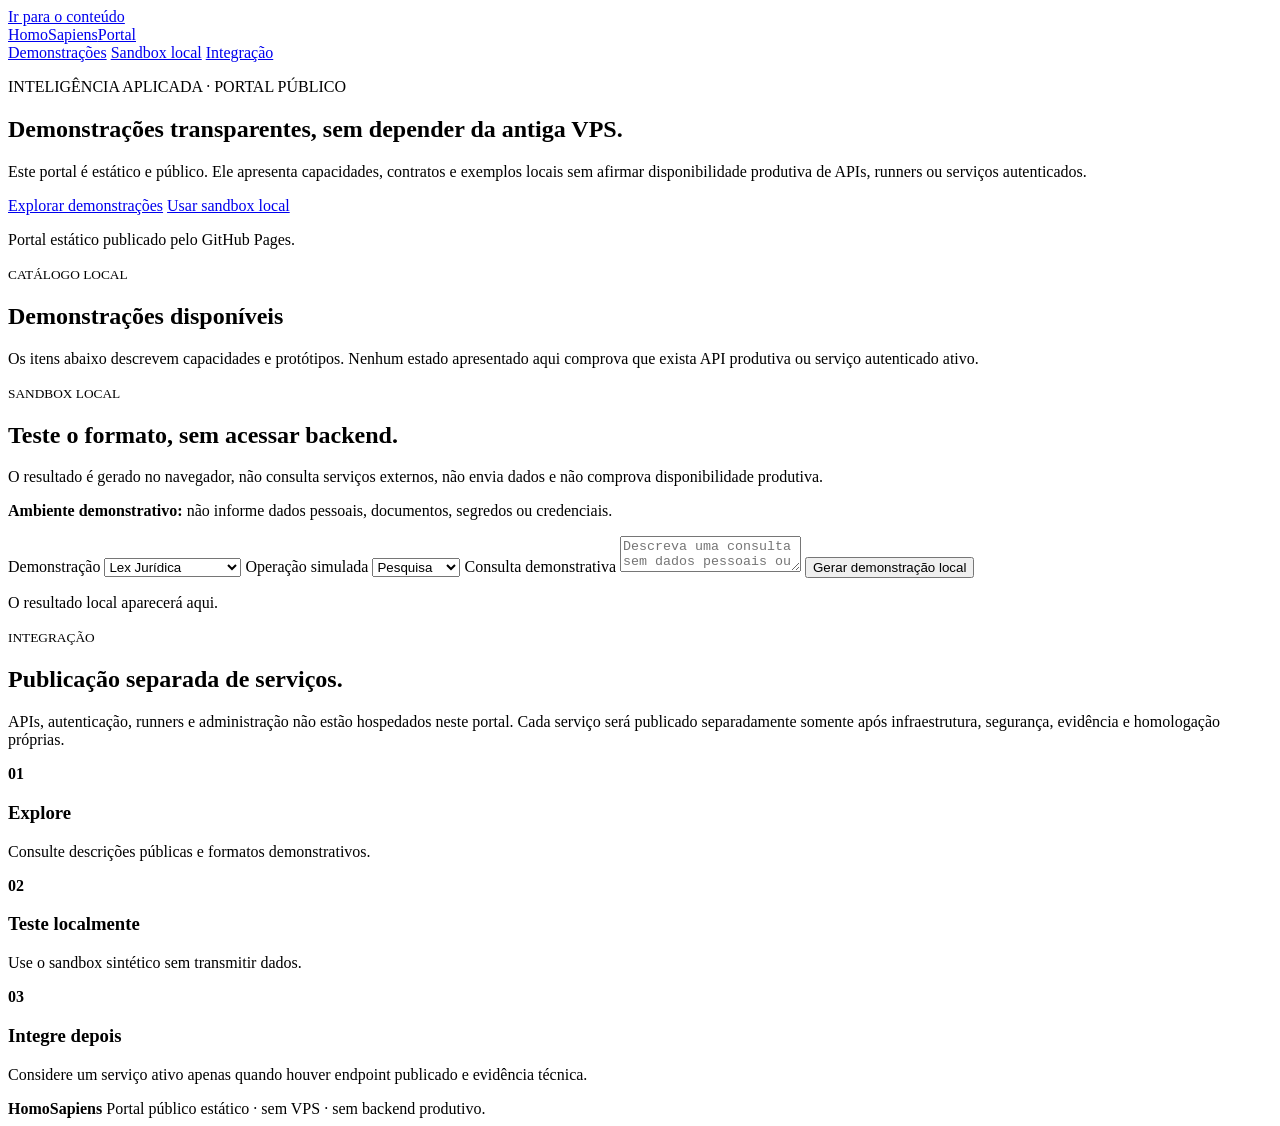
==== site/index.html @ 48cd0b99 "fix(site): tornar portal totalmente estatico e transparente" ====
<!doctype html>
<html lang="pt-BR">
<head>
  <meta charset="utf-8">
  <meta name="viewport" content="width=device-width, initial-scale=1">
  <meta name="description" content="Portal público de demonstrações estáticas da plataforma HomoSapiens.">
  <title>HomoSapiens</title>
  <link rel="stylesheet" href="assets/portal.css">
</head>
<body>
  <a class="skip-link" href="#conteudo">Ir para o conteúdo</a>
  <header class="nav">
    <a class="brand" href="/" aria-label="HomoSapiens, início">HomoSapiens<span>Portal</span></a>
    <nav aria-label="Navegação principal">
      <a href="#demonstracoes">Demonstrações</a>
      <a href="#sandbox">Sandbox local</a>
      <a href="#integracao">Integração</a>
    </nav>
  </header>

  <main id="conteudo">
    <section class="hero">
      <p class="eyebrow">INTELIGÊNCIA APLICADA · PORTAL PÚBLICO</p>
      <h1>Demonstrações transparentes, sem depender da antiga VPS.</h1>
      <p>Este portal é estático e público. Ele apresenta capacidades, contratos e exemplos locais sem afirmar disponibilidade produtiva de APIs, runners ou serviços autenticados.</p>
      <div class="actions">
        <a class="primary" href="#demonstracoes">Explorar demonstrações</a>
        <a class="secondary" href="#sandbox">Usar sandbox local</a>
      </div>
      <p class="status status-preview" id="platform-status" role="status" aria-live="polite">
        <span aria-hidden="true"></span> Portal estático publicado pelo GitHub Pages.
      </p>
    </section>

    <section class="section" id="demonstracoes" aria-labelledby="apis-title">
      <div class="section-head">
        <div>
          <small>CATÁLOGO LOCAL</small>
          <h2 id="apis-title">Demonstrações disponíveis</h2>
        </div>
        <p>Os itens abaixo descrevem capacidades e protótipos. Nenhum estado apresentado aqui comprova que exista API produtiva ou serviço autenticado ativo.</p>
      </div>
      <div id="api-grid" class="grid" aria-live="polite"></div>
    </section>

    <section class="section sandbox" id="sandbox" aria-labelledby="sandbox-title">
      <div class="sandbox-copy">
        <small>SANDBOX LOCAL</small>
        <h2 id="sandbox-title">Teste o formato, sem acessar backend.</h2>
        <p>O resultado é gerado no navegador, não consulta serviços externos, não envia dados e não comprova disponibilidade produtiva.</p>
        <p class="notice"><strong>Ambiente demonstrativo:</strong> não informe dados pessoais, documentos, segredos ou credenciais.</p>
      </div>
      <form class="console" id="sandbox-form">
        <label for="sandbox-product">Demonstração
          <select id="sandbox-product" required>
            <option value="lex-juridica">Lex Jurídica</option>
            <option value="lex-search-core">Lex Search Core</option>
            <option value="datajud-connector">DataJud Connector</option>
          </select>
        </label>
        <label for="sandbox-operation">Operação simulada
          <select id="sandbox-operation" required>
            <option value="search">Pesquisa</option>
            <option value="health">Saúde</option>
            <option value="metadata">Metadados</option>
          </select>
        </label>
        <label for="sandbox-query">Consulta demonstrativa
          <textarea id="sandbox-query" maxlength="2000" placeholder="Descreva uma consulta sem dados pessoais ou sigilosos"></textarea>
        </label>
        <button class="primary" id="sandbox-submit" type="submit">Gerar demonstração local</button>
        <div class="result-panel" id="sandbox-result" aria-live="polite">
          <p class="muted">O resultado local aparecerá aqui.</p>
        </div>
      </form>
    </section>

    <section class="section" id="integracao" aria-labelledby="integracao-title">
      <div class="section-head">
        <div>
          <small>INTEGRAÇÃO</small>
          <h2 id="integracao-title">Publicação separada de serviços.</h2>
        </div>
        <p>APIs, autenticação, runners e administração não estão hospedados neste portal. Cada serviço será publicado separadamente somente após infraestrutura, segurança, evidência e homologação próprias.</p>
      </div>
      <div class="steps">
        <article><b>01</b><h3>Explore</h3><p>Consulte descrições públicas e formatos demonstrativos.</p></article>
        <article><b>02</b><h3>Teste localmente</h3><p>Use o sandbox sintético sem transmitir dados.</p></article>
        <article><b>03</b><h3>Integre depois</h3><p>Considere um serviço ativo apenas quando houver endpoint publicado e evidência técnica.</p></article>
      </div>
    </section>
  </main>

  <footer>
    <strong>HomoSapiens</strong>
    <span>Portal público estático · sem VPS · sem backend produtivo.</span>
  </footer>
  <script src="assets/portal.js" defer></script>
</body>
</html>
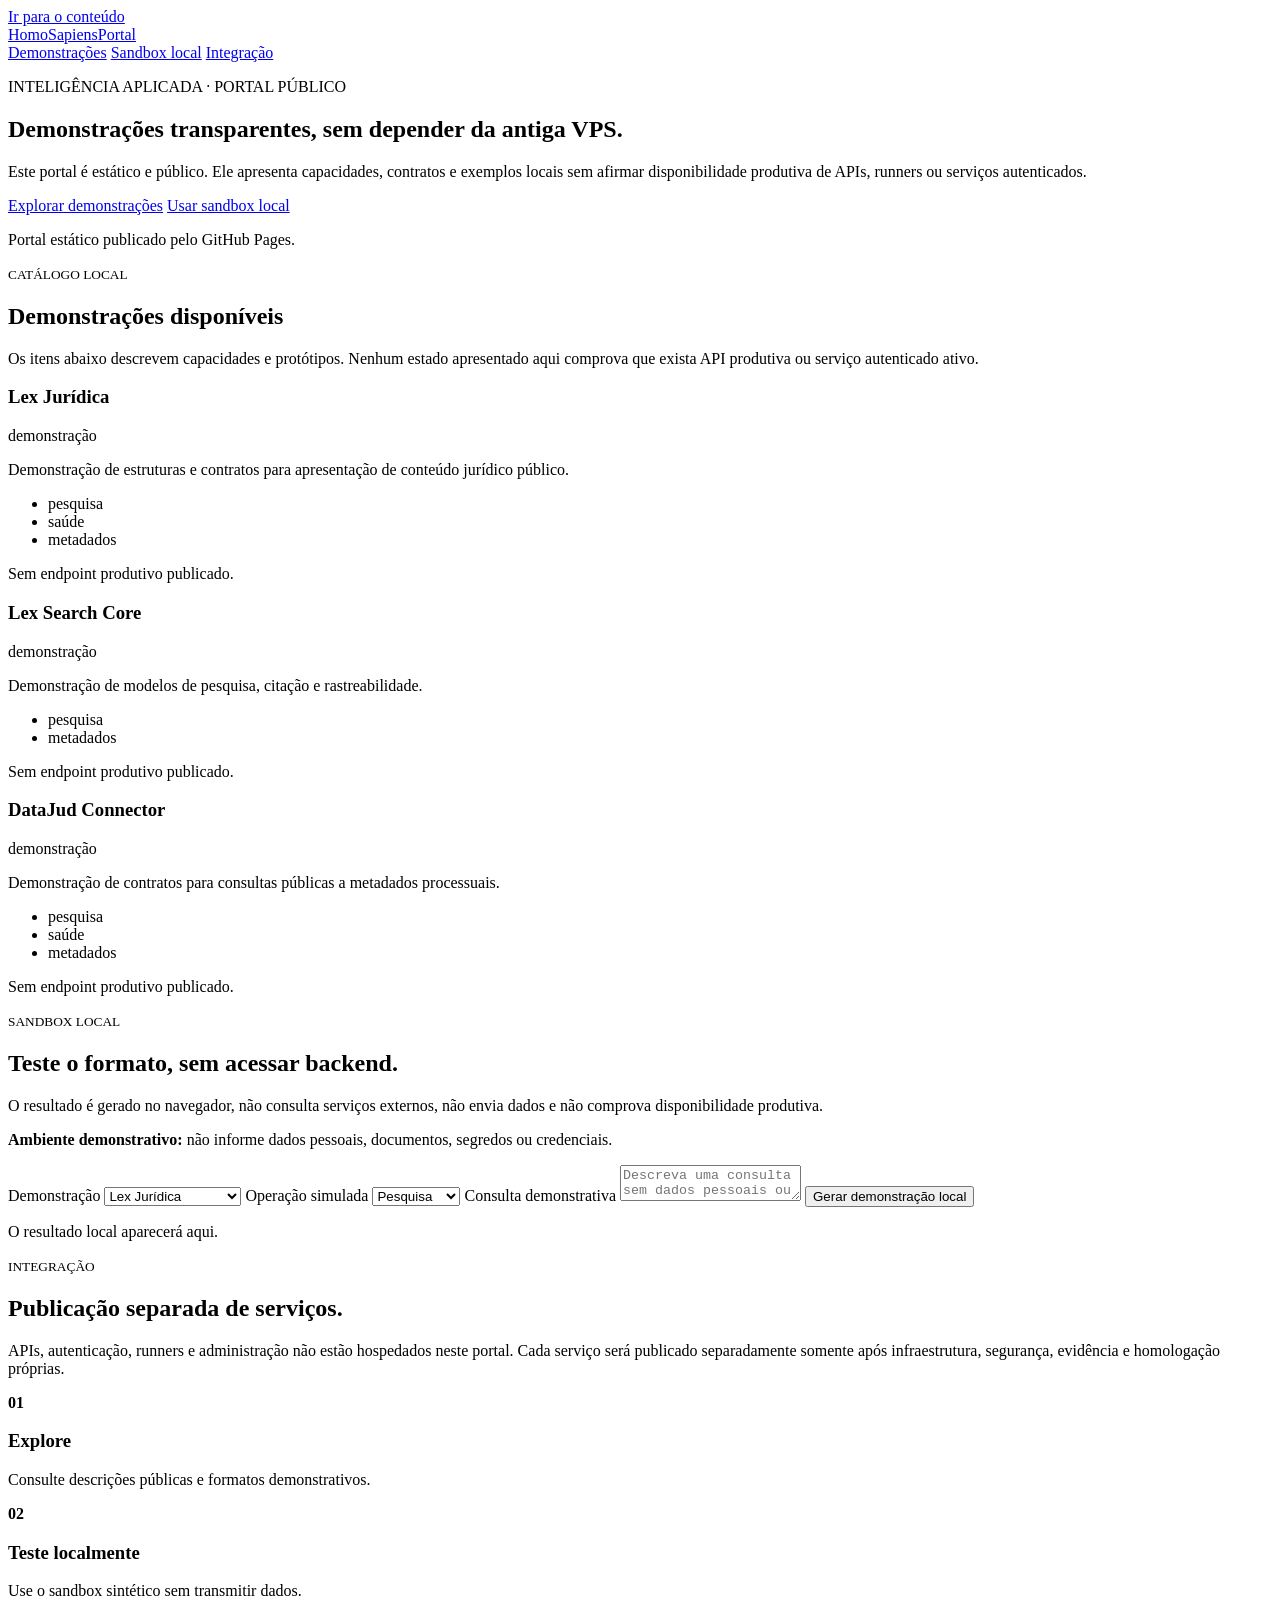
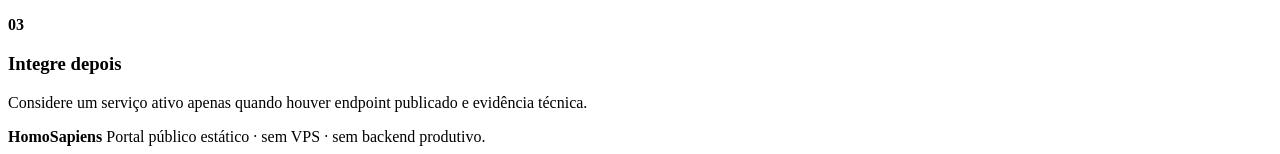
==== commit e70f7768: "security(site): adicionar CSP e política de referência" ====
--- a/site/index.html
+++ b/site/index.html
@@ -4,6 +4,8 @@
   <meta charset="utf-8">
   <meta name="viewport" content="width=device-width, initial-scale=1">
   <meta name="description" content="Portal público de demonstrações estáticas da plataforma HomoSapiens.">
+  <meta name="referrer" content="no-referrer">
+  <meta http-equiv="Content-Security-Policy" content="default-src 'self'; script-src 'self'; style-src 'self'; img-src 'self' data:; object-src 'none'; base-uri 'self'; form-action 'self'; frame-ancestors 'none'; upgrade-insecure-requests">
   <title>HomoSapiens</title>
   <link rel="stylesheet" href="assets/portal.css">
 </head>
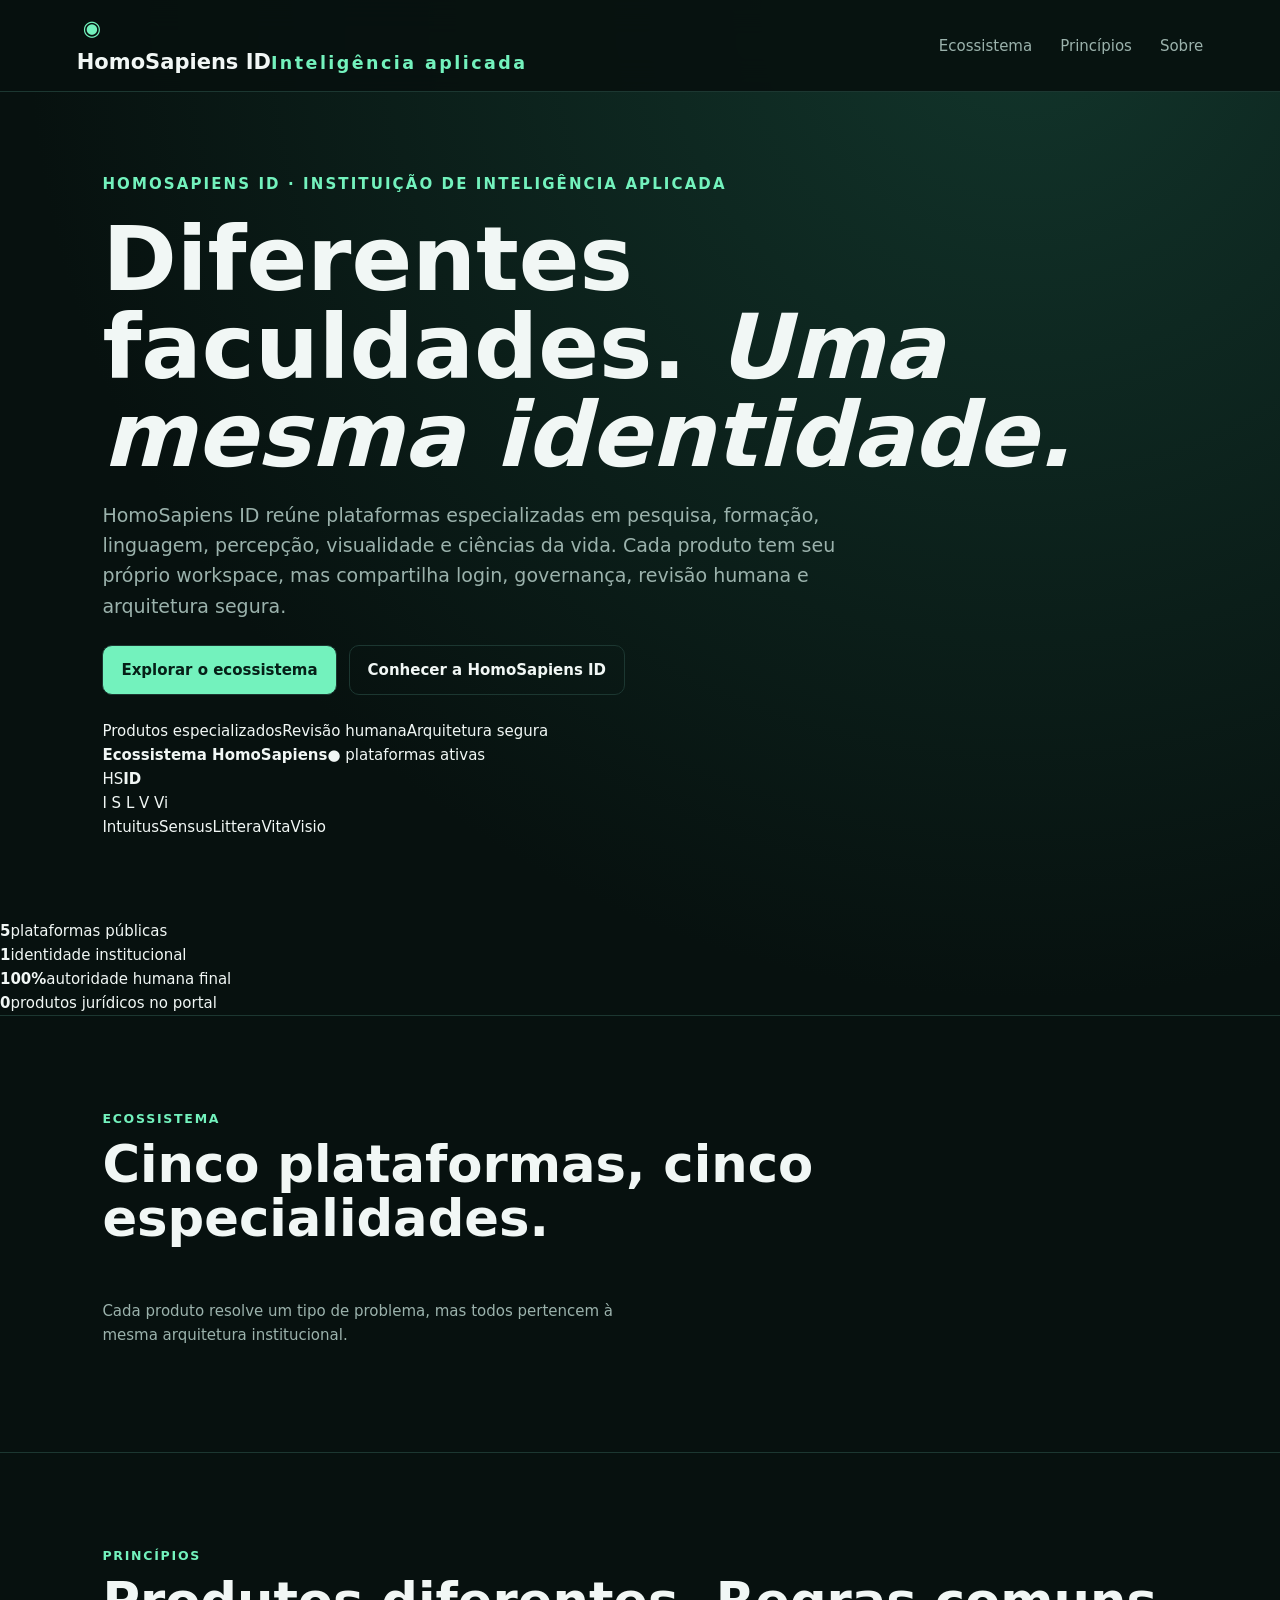
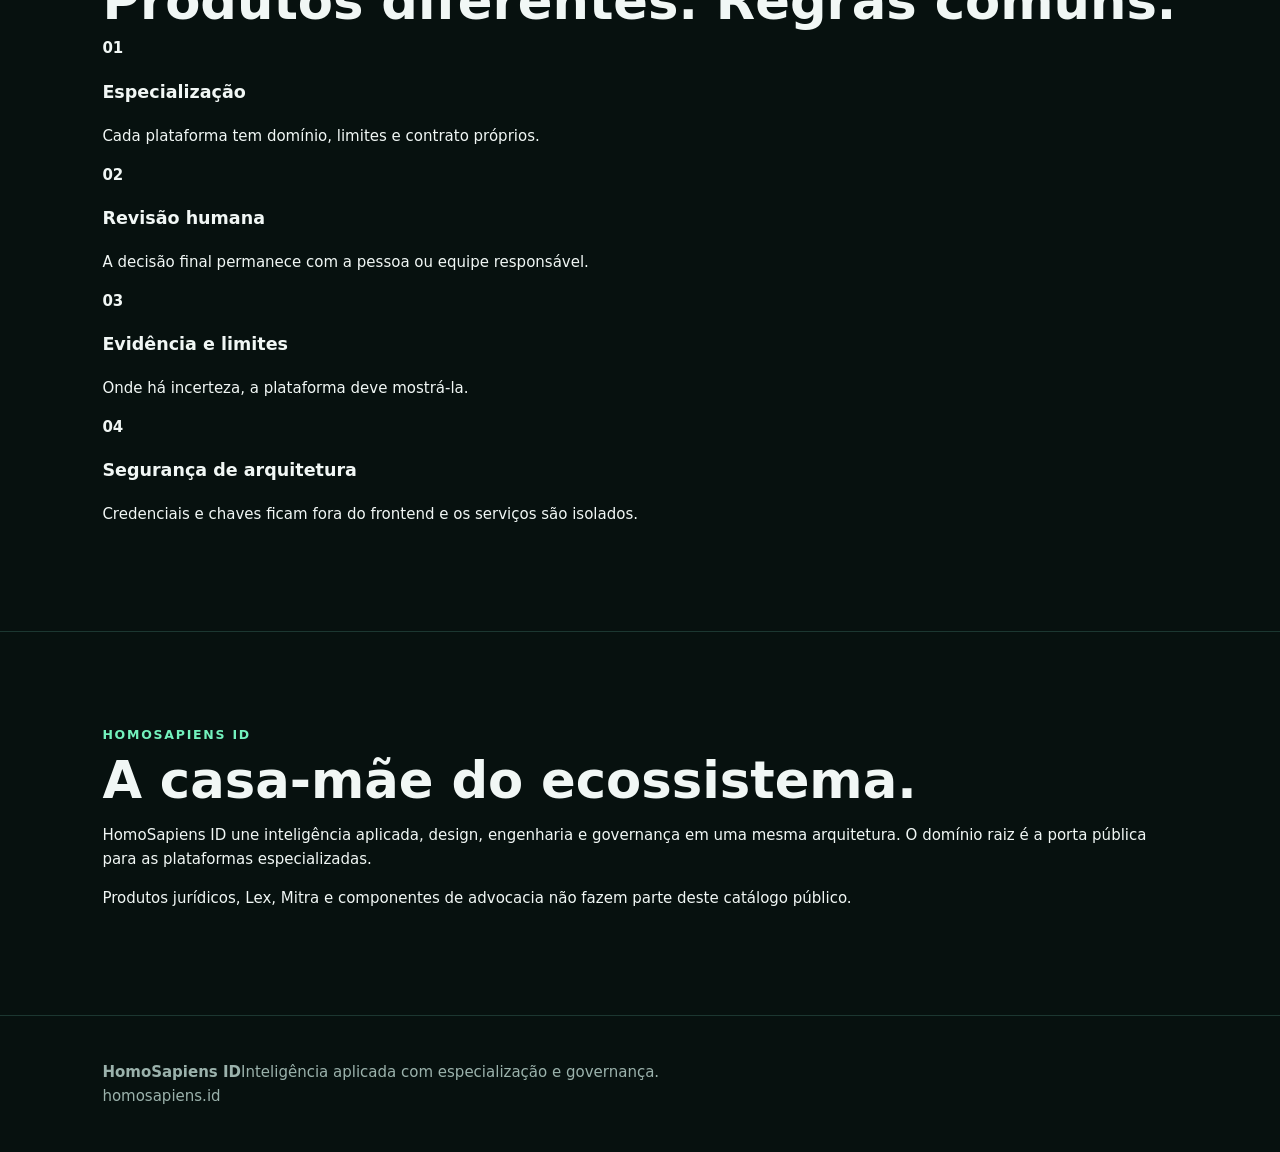
==== commit b96426c6: "feat: make homosapiens.id the public ecosystem hub" ====
--- a/site/index.html
+++ b/site/index.html
@@ -1,102 +1,105 @@
 <!doctype html>
 <html lang="pt-BR">
 <head>
-  <meta charset="utf-8">
-  <meta name="viewport" content="width=device-width, initial-scale=1">
-  <meta name="description" content="Portal público de demonstrações estáticas da plataforma HomoSapiens.">
-  <meta name="referrer" content="no-referrer">
-  <meta http-equiv="Content-Security-Policy" content="default-src 'self'; script-src 'self'; style-src 'self'; img-src 'self' data:; object-src 'none'; base-uri 'self'; form-action 'self'; frame-ancestors 'none'; upgrade-insecure-requests">
-  <title>HomoSapiens</title>
-  <link rel="stylesheet" href="assets/portal.css">
+<meta charset="utf-8">
+<meta name="viewport" content="width=device-width,initial-scale=1">
+<meta name="description" content="HomoSapiens ID — ecossistema público de plataformas especializadas em inteligência aplicada.">
+<meta http-equiv="Content-Security-Policy" content="default-src 'self'; script-src 'self'; style-src 'self'; img-src 'self' data:; object-src 'none'; base-uri 'self'; frame-ancestors 'none'; upgrade-insecure-requests">
+<title>HomoSapiens ID</title>
+<link rel="stylesheet" href="assets/portal.css">
 </head>
 <body>
-  <a class="skip-link" href="#conteudo">Ir para o conteúdo</a>
-  <header class="nav">
-    <a class="brand" href="/" aria-label="HomoSapiens, início">HomoSapiens<span>Portal</span></a>
+<a class="skip-link" href="#conteudo">Ir para o conteúdo</a>
+
+<header class="topbar">
+  <div class="wrap nav">
+    <a class="brand" href="/" aria-label="HomoSapiens ID, início">
+      <span class="mark">◉</span>
+      <div><b>HomoSapiens ID</b><small>Inteligência aplicada</small></div>
+    </a>
     <nav aria-label="Navegação principal">
-      <a href="#demonstracoes">Demonstrações</a>
-      <a href="#sandbox">Sandbox local</a>
-      <a href="#integracao">Integração</a>
+      <a href="#ecossistema">Ecossistema</a>
+      <a href="#principios">Princípios</a>
+      <a href="#sobre">Sobre</a>
     </nav>
-  </header>
+  </div>
+</header>
 
-  <main id="conteudo">
-    <section class="hero">
-      <p class="eyebrow">INTELIGÊNCIA APLICADA · PORTAL PÚBLICO</p>
-      <h1>Demonstrações transparentes, sem depender da antiga VPS.</h1>
-      <p>Este portal é estático e público. Ele apresenta capacidades, contratos e exemplos locais sem afirmar disponibilidade produtiva de APIs, runners ou serviços autenticados.</p>
-      <div class="actions">
-        <a class="primary" href="#demonstracoes">Explorar demonstrações</a>
-        <a class="secondary" href="#sandbox">Usar sandbox local</a>
-      </div>
-      <p class="status status-preview" id="platform-status" role="status" aria-live="polite">
-        <span aria-hidden="true"></span> Portal estático publicado pelo GitHub Pages.
-      </p>
-    </section>
+<main id="conteudo">
+<section class="hero wrap">
+  <div class="hero-copy">
+    <span class="eyebrow">HOMOSAPIENS ID · INSTITUIÇÃO DE INTELIGÊNCIA APLICADA</span>
+    <h1>Diferentes faculdades. <em>Uma mesma identidade.</em></h1>
+    <p>HomoSapiens ID reúne plataformas especializadas em pesquisa, formação, linguagem, percepção, visualidade e ciências da vida. Cada produto tem seu próprio workspace, mas compartilha login, governança, revisão humana e arquitetura segura.</p>
+    <div class="actions">
+      <a class="primary" href="#ecossistema">Explorar o ecossistema</a>
+      <a class="secondary" href="#sobre">Conhecer a HomoSapiens ID</a>
+    </div>
+    <div class="trust">
+      <span>Produtos especializados</span><span>Revisão humana</span><span>Arquitetura segura</span>
+    </div>
+  </div>
 
-    <section class="section" id="demonstracoes" aria-labelledby="apis-title">
-      <div class="section-head">
-        <div>
-          <small>CATÁLOGO LOCAL</small>
-          <h2 id="apis-title">Demonstrações disponíveis</h2>
-        </div>
-        <p>Os itens abaixo descrevem capacidades e protótipos. Nenhum estado apresentado aqui comprova que exista API produtiva ou serviço autenticado ativo.</p>
-      </div>
-      <div id="api-grid" class="grid" aria-live="polite"></div>
-    </section>
+  <div class="hero-panel" aria-hidden="true">
+    <div class="panel-top"><b>Ecossistema HomoSapiens</b><span>● plataformas ativas</span></div>
+    <div class="orbit">
+      <div class="core"><span>HS</span><b>ID</b></div>
+      <span class="node n1">I</span>
+      <span class="node n2">S</span>
+      <span class="node n3">L</span>
+      <span class="node n4">V</span>
+      <span class="node n5">Vi</span>
+    </div>
+    <div class="panel-foot"><span>Intuitus</span><span>Sensus</span><span>Littera</span><span>Vita</span><span>Visio</span></div>
+  </div>
+</section>
 
-    <section class="section sandbox" id="sandbox" aria-labelledby="sandbox-title">
-      <div class="sandbox-copy">
-        <small>SANDBOX LOCAL</small>
-        <h2 id="sandbox-title">Teste o formato, sem acessar backend.</h2>
-        <p>O resultado é gerado no navegador, não consulta serviços externos, não envia dados e não comprova disponibilidade produtiva.</p>
-        <p class="notice"><strong>Ambiente demonstrativo:</strong> não informe dados pessoais, documentos, segredos ou credenciais.</p>
-      </div>
-      <form class="console" id="sandbox-form">
-        <label for="sandbox-product">Demonstração
-          <select id="sandbox-product" required>
-            <option value="lex-juridica">Lex Jurídica</option>
-            <option value="lex-search-core">Lex Search Core</option>
-            <option value="datajud-connector">DataJud Connector</option>
-          </select>
-        </label>
-        <label for="sandbox-operation">Operação simulada
-          <select id="sandbox-operation" required>
-            <option value="search">Pesquisa</option>
-            <option value="health">Saúde</option>
-            <option value="metadata">Metadados</option>
-          </select>
-        </label>
-        <label for="sandbox-query">Consulta demonstrativa
-          <textarea id="sandbox-query" maxlength="2000" placeholder="Descreva uma consulta sem dados pessoais ou sigilosos"></textarea>
-        </label>
-        <button class="primary" id="sandbox-submit" type="submit">Gerar demonstração local</button>
-        <div class="result-panel" id="sandbox-result" aria-live="polite">
-          <p class="muted">O resultado local aparecerá aqui.</p>
-        </div>
-      </form>
-    </section>
+<section class="strip">
+  <div class="wrap stats">
+    <div><b>5</b><span>plataformas públicas</span></div>
+    <div><b>1</b><span>identidade institucional</span></div>
+    <div><b>100%</b><span>autoridade humana final</span></div>
+    <div><b>0</b><span>produtos jurídicos no portal</span></div>
+  </div>
+</section>
 
-    <section class="section" id="integracao" aria-labelledby="integracao-title">
-      <div class="section-head">
-        <div>
-          <small>INTEGRAÇÃO</small>
-          <h2 id="integracao-title">Publicação separada de serviços.</h2>
-        </div>
-        <p>APIs, autenticação, runners e administração não estão hospedados neste portal. Cada serviço será publicado separadamente somente após infraestrutura, segurança, evidência e homologação próprias.</p>
-      </div>
-      <div class="steps">
-        <article><b>01</b><h3>Explore</h3><p>Consulte descrições públicas e formatos demonstrativos.</p></article>
-        <article><b>02</b><h3>Teste localmente</h3><p>Use o sandbox sintético sem transmitir dados.</p></article>
-        <article><b>03</b><h3>Integre depois</h3><p>Considere um serviço ativo apenas quando houver endpoint publicado e evidência técnica.</p></article>
-      </div>
-    </section>
-  </main>
+<section class="section wrap" id="ecossistema">
+  <div class="section-head">
+    <div><small>ECOSSISTEMA</small><h2>Cinco plataformas, cinco especialidades.</h2></div>
+    <p>Cada produto resolve um tipo de problema, mas todos pertencem à mesma arquitetura institucional.</p>
+  </div>
+  <div id="product-grid" class="product-grid" aria-live="polite"></div>
+</section>
 
-  <footer>
-    <strong>HomoSapiens</strong>
-    <span>Portal público estático · sem VPS · sem backend produtivo.</span>
-  </footer>
-  <script src="assets/portal.js" defer></script>
+<section class="section alt" id="principios">
+  <div class="wrap principles">
+    <div><small>PRINCÍPIOS</small><h2>Produtos diferentes. Regras comuns.</h2></div>
+    <div class="principle-grid">
+      <article><b>01</b><h3>Especialização</h3><p>Cada plataforma tem domínio, limites e contrato próprios.</p></article>
+      <article><b>02</b><h3>Revisão humana</h3><p>A decisão final permanece com a pessoa ou equipe responsável.</p></article>
+      <article><b>03</b><h3>Evidência e limites</h3><p>Onde há incerteza, a plataforma deve mostrá-la.</p></article>
+      <article><b>04</b><h3>Segurança de arquitetura</h3><p>Credenciais e chaves ficam fora do frontend e os serviços são isolados.</p></article>
+    </div>
+  </div>
+</section>
+
+<section class="section wrap" id="sobre">
+  <small>HOMOSAPIENS ID</small>
+  <h2>A casa-mãe do ecossistema.</h2>
+  <div class="about-grid">
+    <p>HomoSapiens ID une inteligência aplicada, design, engenharia e governança em uma mesma arquitetura. O domínio raiz é a porta pública para as plataformas especializadas.</p>
+    <p>Produtos jurídicos, Lex, Mitra e componentes de advocacia não fazem parte deste catálogo público.</p>
+  </div>
+</section>
+</main>
+
+<footer>
+  <div class="wrap footer-inner">
+    <div><b>HomoSapiens ID</b><span>Inteligência aplicada com especialização e governança.</span></div>
+    <span>homosapiens.id</span>
+  </div>
+</footer>
+
+<script src="assets/portal.js" defer></script>
 </body>
-</html>
+</html>
--- a/site/assets/portal.css
+++ b/site/assets/portal.css
@@ -0,0 +1,125 @@
+:root {
+  --bg:#07110f;
+  --panel:#0e1c19;
+  --panel-2:#10231e;
+  --line:#1c3731;
+  --text:#f1f7f5;
+  --muted:#9bb2ac;
+  --accent:#73f2bd;
+  --accent-strong:#45d99a;
+  --accent2:#62b8ff;
+  --warning:#ffd978;
+  --shadow:0 20px 65px rgba(0,0,0,.24);
+}
+* { box-sizing:border-box; }
+html { scroll-behavior:smooth; }
+body {
+  margin:0;
+  background:radial-gradient(circle at 80% 0,#12352b 0,transparent 34%),var(--bg);
+  color:var(--text);
+  font:15px/1.6 system-ui,-apple-system,BlinkMacSystemFont,"Segoe UI",sans-serif;
+}
+button,input,select,textarea { font:inherit; }
+button:focus-visible,a:focus-visible,input:focus-visible,select:focus-visible,textarea:focus-visible {
+  outline:3px solid var(--accent2);
+  outline-offset:3px;
+}
+.skip-link {
+  position:fixed; left:12px; top:-80px; z-index:99;
+  background:var(--accent); color:#062018; padding:10px 14px;
+  border-radius:8px; font-weight:700;
+}
+.skip-link:focus { top:12px; }
+.nav {
+  min-height:72px; display:flex; align-items:center; justify-content:space-between;
+  gap:24px; padding:12px 6vw; border-bottom:1px solid var(--line);
+  position:sticky; top:0; background:#07110fe8; backdrop-filter:blur(16px); z-index:5;
+}
+.brand { font-weight:700; font-size:21px; text-decoration:none; color:var(--text); }
+.brand span { color:var(--accent); margin-left:6px; }
+.nav nav { display:flex; gap:28px; }
+.nav nav a { color:var(--muted); text-decoration:none; }
+.nav nav a:hover { color:var(--text); }
+.hero {
+  min-height:72vh; display:flex; flex-direction:column; justify-content:center;
+  padding:80px 8vw; max-width:1200px;
+}
+.eyebrow,small { color:var(--accent); letter-spacing:.14em; font-weight:700; }
+.hero h1 { font-weight:750; font-size:clamp(48px,7vw,92px); line-height:.98; max-width:1050px; margin:20px 0; }
+.hero p { font-size:19px; color:var(--muted); max-width:740px; }
+.actions { display:flex; gap:12px; align-items:center; flex-wrap:wrap; margin:24px 0; }
+.primary,.secondary {
+  display:inline-flex; justify-content:center; align-items:center; padding:12px 18px;
+  border-radius:10px; text-decoration:none; border:1px solid var(--line);
+  font-weight:700; cursor:pointer;
+}
+.primary { background:var(--accent); color:#062018; }
+.primary:hover { background:var(--accent-strong); }
+.secondary { color:var(--text); background:transparent; }
+.secondary:hover { border-color:var(--muted); }
+.status { color:var(--muted); margin-top:18px; }
+.status span {
+  display:inline-block; width:8px; height:8px; background:var(--warning);
+  border-radius:50%; margin-right:8px;
+}
+.section { padding:90px 8vw; border-top:1px solid var(--line); }
+.section-head { display:flex; justify-content:space-between; align-items:flex-end; gap:30px; flex-wrap:wrap; }
+.section h2 { font-weight:750; font-size:clamp(30px,4vw,52px); margin:8px 0; line-height:1.05; }
+.section-head p,.sandbox-copy p,.muted { color:var(--muted); }
+.section-head p,.sandbox-copy p { max-width:520px; }
+.grid {
+  display:grid; grid-template-columns:repeat(auto-fit,minmax(260px,1fr));
+  gap:16px; margin-top:38px;
+}
+.card {
+  background:linear-gradient(145deg,var(--panel-2),#0b1714);
+  border:1px solid var(--line); padding:26px; border-radius:16px; box-shadow:var(--shadow);
+}
+.card-head { display:flex; justify-content:space-between; gap:12px; align-items:center; }
+.card h3 { font-size:24px; margin:0; }
+.card p { color:var(--muted); }
+.tags { display:flex; gap:6px; flex-wrap:wrap; list-style:none; padding:0; }
+.tags li { border:1px solid var(--line); border-radius:999px; padding:4px 9px; color:var(--accent); font-size:12px; font-weight:700; }
+.sandbox { display:grid; grid-template-columns:1fr 1.2fr; gap:70px; }
+.console {
+  background:#091411; border:1px solid var(--line); padding:28px;
+  border-radius:16px; box-shadow:var(--shadow);
+}
+.console label { display:block; margin:0 0 16px; color:var(--muted); }
+input,select,textarea {
+  width:100%; margin-top:6px; background:#0f211d; color:var(--text);
+  border:1px solid var(--line); border-radius:9px; padding:12px;
+}
+textarea { min-height:110px; resize:vertical; }
+.notice {
+  border:1px solid #665a2a; background:#2a2511; color:#f4e6b4;
+  border-radius:12px; padding:14px 16px;
+}
+.result-panel {
+  margin-top:18px; background:#050b09; border:1px solid var(--line);
+  border-radius:10px; padding:16px; min-height:130px;
+}
+pre { white-space:pre-wrap; overflow-wrap:anywhere; }
+.steps { display:grid; grid-template-columns:repeat(3,1fr); gap:18px; margin-top:34px; }
+.steps article { padding:24px; border-top:1px solid var(--line); }
+.steps b { color:var(--accent2); }
+.steps p { color:var(--muted); }
+footer {
+  padding:44px 8vw; border-top:1px solid var(--line); display:flex;
+  justify-content:space-between; gap:20px; color:var(--muted);
+}
+@media (max-width:900px) {
+  .sandbox { grid-template-columns:1fr; gap:34px; }
+}
+@media (max-width:760px) {
+  .nav nav { display:none; }
+  .section-head { display:block; }
+  .steps { grid-template-columns:1fr; }
+  .hero { padding:60px 6vw; }
+  .section { padding:70px 6vw; }
+  footer { flex-direction:column; }
+}
+@media (prefers-reduced-motion:reduce) {
+  html { scroll-behavior:auto; }
+  *,*::before,*::after { transition:none!important; animation:none!important; }
+}
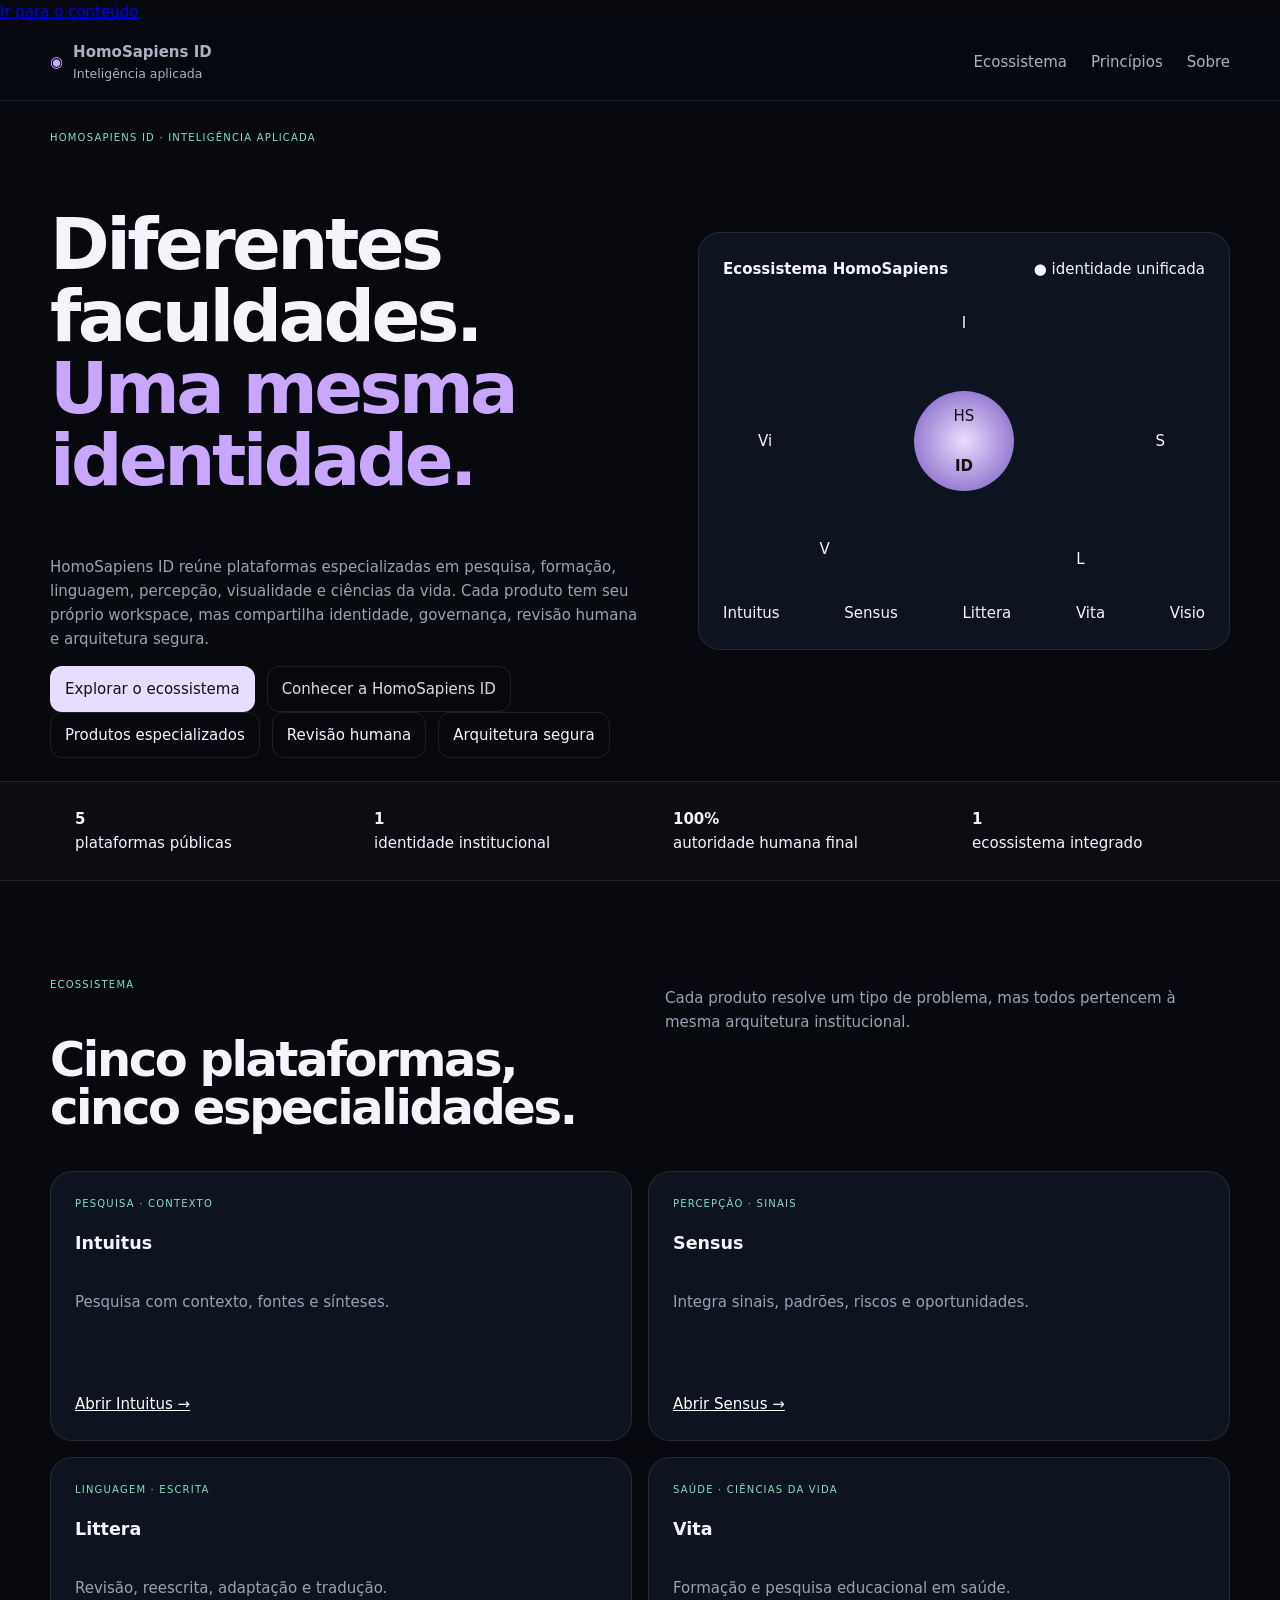
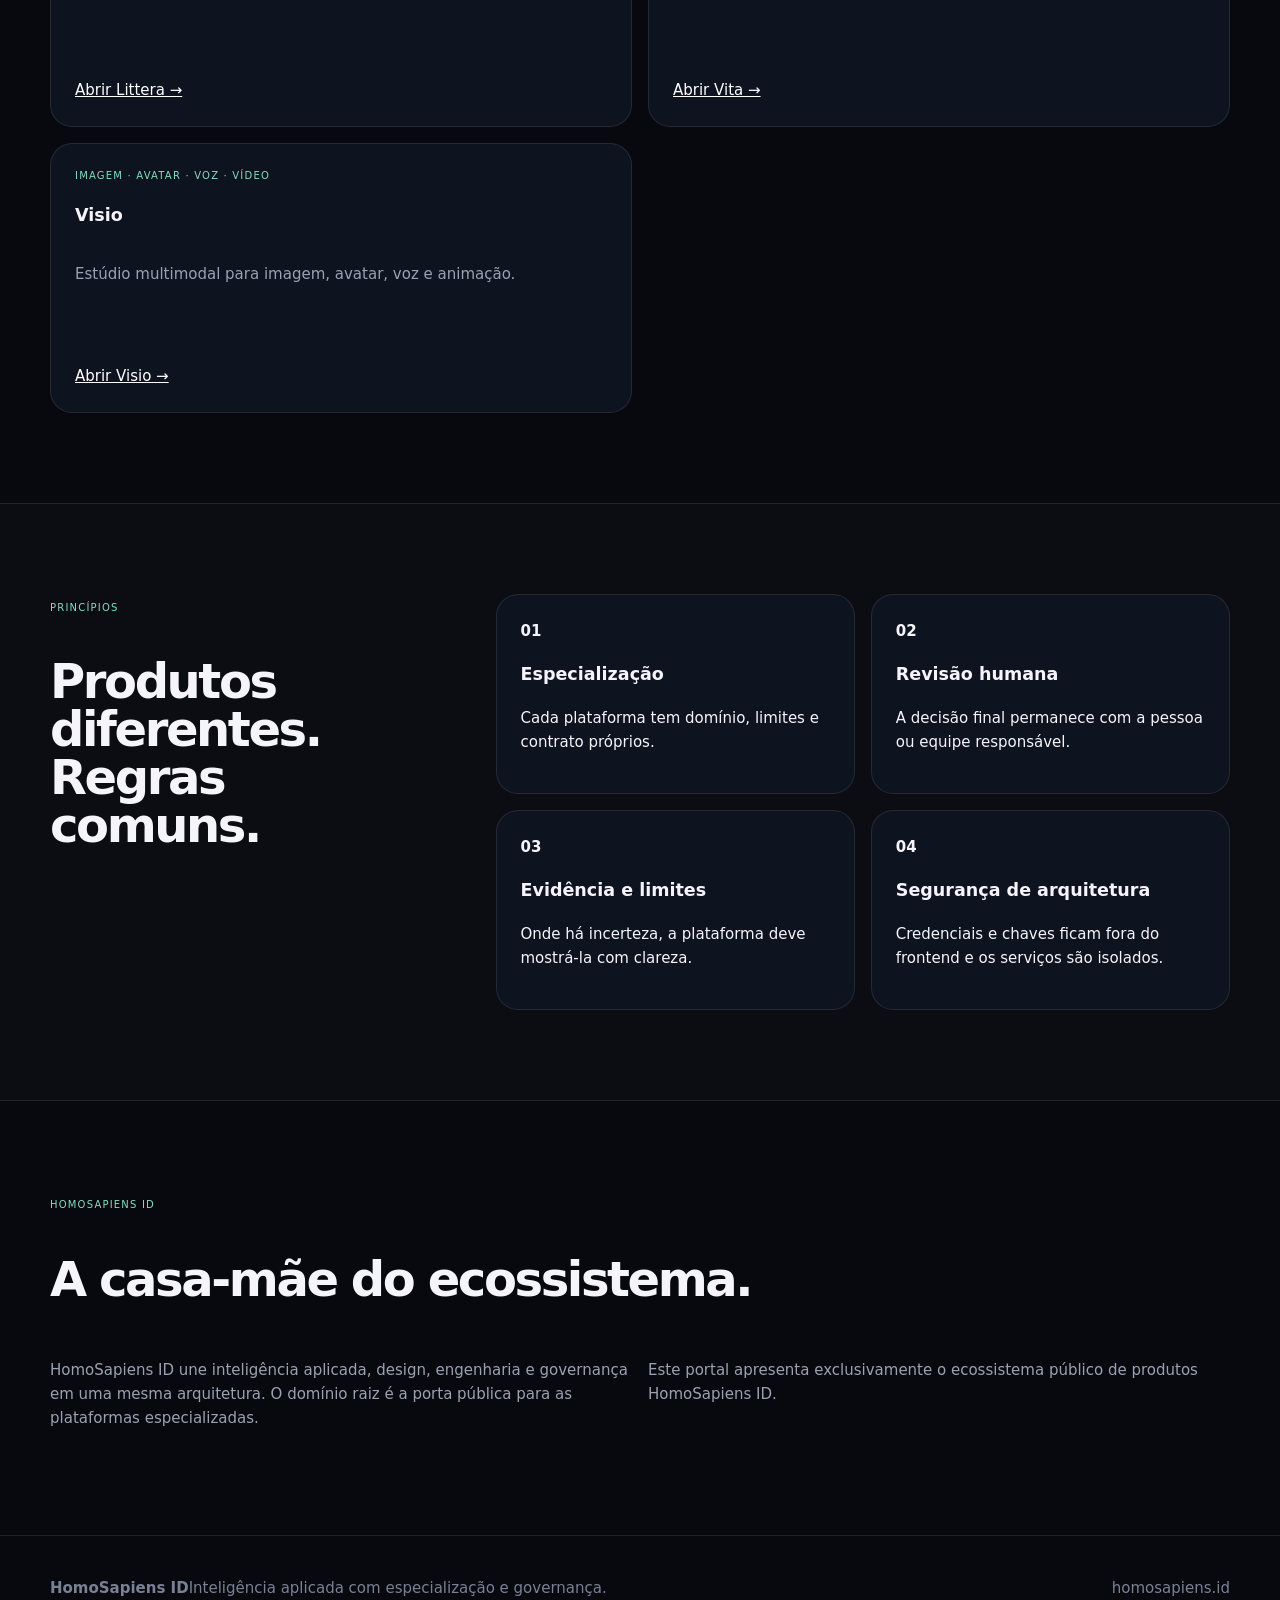
==== commit 866f6066: "fix(pages): satisfy static validation and keep public ecosystem clean" ====
--- a/site/index.html
+++ b/site/index.html
@@ -1,105 +1,108 @@
 <!doctype html>
 <html lang="pt-BR">
 <head>
-<meta charset="utf-8">
-<meta name="viewport" content="width=device-width,initial-scale=1">
-<meta name="description" content="HomoSapiens ID — ecossistema público de plataformas especializadas em inteligência aplicada.">
-<meta http-equiv="Content-Security-Policy" content="default-src 'self'; script-src 'self'; style-src 'self'; img-src 'self' data:; object-src 'none'; base-uri 'self'; frame-ancestors 'none'; upgrade-insecure-requests">
-<title>HomoSapiens ID</title>
-<link rel="stylesheet" href="assets/portal.css">
+  <meta charset="utf-8">
+  <meta name="viewport" content="width=device-width,initial-scale=1">
+  <meta name="description" content="HomoSapiens ID — ecossistema público de plataformas especializadas em inteligência aplicada.">
+  <meta name="referrer" content="no-referrer">
+  <meta http-equiv="Content-Security-Policy" content="default-src 'self'; script-src 'self'; style-src 'self'; img-src 'self' data:; object-src 'none'; base-uri 'self'; frame-ancestors 'none'; upgrade-insecure-requests">
+  <title>HomoSapiens ID</title>
+  <link rel="stylesheet" href="assets/portal.css">
 </head>
 <body>
-<a class="skip-link" href="#conteudo">Ir para o conteúdo</a>
+  <a class="skip-link" href="#conteudo">Ir para o conteúdo</a>
 
-<header class="topbar">
-  <div class="wrap nav">
-    <a class="brand" href="/" aria-label="HomoSapiens ID, início">
-      <span class="mark">◉</span>
-      <div><b>HomoSapiens ID</b><small>Inteligência aplicada</small></div>
-    </a>
-    <nav aria-label="Navegação principal">
-      <a href="#ecossistema">Ecossistema</a>
-      <a href="#principios">Princípios</a>
-      <a href="#sobre">Sobre</a>
-    </nav>
-  </div>
-</header>
+  <header class="topbar">
+    <div class="wrap nav">
+      <a class="brand" href="/" aria-label="HomoSapiens ID, início">
+        <span class="mark">◉</span>
+        <div><b>HomoSapiens ID</b><small>Inteligência aplicada</small></div>
+      </a>
+      <nav aria-label="Navegação principal">
+        <a href="#ecossistema">Ecossistema</a>
+        <a href="#principios">Princípios</a>
+        <a href="#sobre">Sobre</a>
+      </nav>
+    </div>
+  </header>
 
-<main id="conteudo">
-<section class="hero wrap">
-  <div class="hero-copy">
-    <span class="eyebrow">HOMOSAPIENS ID · INSTITUIÇÃO DE INTELIGÊNCIA APLICADA</span>
-    <h1>Diferentes faculdades. <em>Uma mesma identidade.</em></h1>
-    <p>HomoSapiens ID reúne plataformas especializadas em pesquisa, formação, linguagem, percepção, visualidade e ciências da vida. Cada produto tem seu próprio workspace, mas compartilha login, governança, revisão humana e arquitetura segura.</p>
-    <div class="actions">
-      <a class="primary" href="#ecossistema">Explorar o ecossistema</a>
-      <a class="secondary" href="#sobre">Conhecer a HomoSapiens ID</a>
+  <main id="conteudo">
+    <section class="hero wrap">
+      <div class="hero-copy">
+        <span class="eyebrow">HOMOSAPIENS ID · INTELIGÊNCIA APLICADA</span>
+        <h1>Diferentes faculdades. <em>Uma mesma identidade.</em></h1>
+        <p>HomoSapiens ID reúne plataformas especializadas em pesquisa, formação, linguagem, percepção, visualidade e ciências da vida. Cada produto tem seu próprio workspace, mas compartilha identidade, governança, revisão humana e arquitetura segura.</p>
+        <div class="actions">
+          <a class="primary" href="#ecossistema">Explorar o ecossistema</a>
+          <a class="secondary" href="#sobre">Conhecer a HomoSapiens ID</a>
+        </div>
+        <div class="trust">
+          <span>Produtos especializados</span>
+          <span>Revisão humana</span>
+          <span>Arquitetura segura</span>
+        </div>
+      </div>
+
+      <div class="hero-panel" aria-hidden="true">
+        <div class="panel-top"><b>Ecossistema HomoSapiens</b><span>● identidade unificada</span></div>
+        <div class="orbit">
+          <div class="core"><span>HS</span><b>ID</b></div>
+          <span class="node n1">I</span>
+          <span class="node n2">S</span>
+          <span class="node n3">L</span>
+          <span class="node n4">V</span>
+          <span class="node n5">Vi</span>
+        </div>
+        <div class="panel-foot"><span>Intuitus</span><span>Sensus</span><span>Littera</span><span>Vita</span><span>Visio</span></div>
+      </div>
+    </section>
+
+    <section class="strip">
+      <div class="wrap stats">
+        <div><b>5</b><span>plataformas públicas</span></div>
+        <div><b>1</b><span>identidade institucional</span></div>
+        <div><b>100%</b><span>autoridade humana final</span></div>
+        <div><b>1</b><span>ecossistema integrado</span></div>
+      </div>
+    </section>
+
+    <section class="section wrap" id="ecossistema">
+      <div class="section-head">
+        <div><small>ECOSSISTEMA</small><h2>Cinco plataformas, cinco especialidades.</h2></div>
+        <p>Cada produto resolve um tipo de problema, mas todos pertencem à mesma arquitetura institucional.</p>
+      </div>
+      <div id="product-grid" class="product-grid" aria-live="polite"></div>
+    </section>
+
+    <section class="section alt" id="principios">
+      <div class="wrap principles">
+        <div><small>PRINCÍPIOS</small><h2>Produtos diferentes. Regras comuns.</h2></div>
+        <div class="principle-grid">
+          <article><b>01</b><h3>Especialização</h3><p>Cada plataforma tem domínio, limites e contrato próprios.</p></article>
+          <article><b>02</b><h3>Revisão humana</h3><p>A decisão final permanece com a pessoa ou equipe responsável.</p></article>
+          <article><b>03</b><h3>Evidência e limites</h3><p>Onde há incerteza, a plataforma deve mostrá-la com clareza.</p></article>
+          <article><b>04</b><h3>Segurança de arquitetura</h3><p>Credenciais e chaves ficam fora do frontend e os serviços são isolados.</p></article>
+        </div>
+      </div>
+    </section>
+
+    <section class="section wrap" id="sobre">
+      <small>HOMOSAPIENS ID</small>
+      <h2>A casa-mãe do ecossistema.</h2>
+      <div class="about-grid">
+        <p>HomoSapiens ID une inteligência aplicada, design, engenharia e governança em uma mesma arquitetura. O domínio raiz é a porta pública para as plataformas especializadas.</p>
+        <p>Este portal apresenta exclusivamente o ecossistema público de produtos HomoSapiens ID.</p>
+      </div>
+    </section>
+  </main>
+
+  <footer>
+    <div class="wrap footer-inner">
+      <div><b>HomoSapiens ID</b><span>Inteligência aplicada com especialização e governança.</span></div>
+      <span>homosapiens.id</span>
     </div>
-    <div class="trust">
-      <span>Produtos especializados</span><span>Revisão humana</span><span>Arquitetura segura</span>
-    </div>
-  </div>
+  </footer>
 
-  <div class="hero-panel" aria-hidden="true">
-    <div class="panel-top"><b>Ecossistema HomoSapiens</b><span>● plataformas ativas</span></div>
-    <div class="orbit">
-      <div class="core"><span>HS</span><b>ID</b></div>
-      <span class="node n1">I</span>
-      <span class="node n2">S</span>
-      <span class="node n3">L</span>
-      <span class="node n4">V</span>
-      <span class="node n5">Vi</span>
-    </div>
-    <div class="panel-foot"><span>Intuitus</span><span>Sensus</span><span>Littera</span><span>Vita</span><span>Visio</span></div>
-  </div>
-</section>
-
-<section class="strip">
-  <div class="wrap stats">
-    <div><b>5</b><span>plataformas públicas</span></div>
-    <div><b>1</b><span>identidade institucional</span></div>
-    <div><b>100%</b><span>autoridade humana final</span></div>
-    <div><b>0</b><span>produtos jurídicos no portal</span></div>
-  </div>
-</section>
-
-<section class="section wrap" id="ecossistema">
-  <div class="section-head">
-    <div><small>ECOSSISTEMA</small><h2>Cinco plataformas, cinco especialidades.</h2></div>
-    <p>Cada produto resolve um tipo de problema, mas todos pertencem à mesma arquitetura institucional.</p>
-  </div>
-  <div id="product-grid" class="product-grid" aria-live="polite"></div>
-</section>
-
-<section class="section alt" id="principios">
-  <div class="wrap principles">
-    <div><small>PRINCÍPIOS</small><h2>Produtos diferentes. Regras comuns.</h2></div>
-    <div class="principle-grid">
-      <article><b>01</b><h3>Especialização</h3><p>Cada plataforma tem domínio, limites e contrato próprios.</p></article>
-      <article><b>02</b><h3>Revisão humana</h3><p>A decisão final permanece com a pessoa ou equipe responsável.</p></article>
-      <article><b>03</b><h3>Evidência e limites</h3><p>Onde há incerteza, a plataforma deve mostrá-la.</p></article>
-      <article><b>04</b><h3>Segurança de arquitetura</h3><p>Credenciais e chaves ficam fora do frontend e os serviços são isolados.</p></article>
-    </div>
-  </div>
-</section>
-
-<section class="section wrap" id="sobre">
-  <small>HOMOSAPIENS ID</small>
-  <h2>A casa-mãe do ecossistema.</h2>
-  <div class="about-grid">
-    <p>HomoSapiens ID une inteligência aplicada, design, engenharia e governança em uma mesma arquitetura. O domínio raiz é a porta pública para as plataformas especializadas.</p>
-    <p>Produtos jurídicos, Lex, Mitra e componentes de advocacia não fazem parte deste catálogo público.</p>
-  </div>
-</section>
-</main>
-
-<footer>
-  <div class="wrap footer-inner">
-    <div><b>HomoSapiens ID</b><span>Inteligência aplicada com especialização e governança.</span></div>
-    <span>homosapiens.id</span>
-  </div>
-</footer>
-
-<script src="assets/portal.js" defer></script>
+  <script src="assets/portal.js" defer></script>
 </body>
-</html>+</html>
--- a/site/assets/portal.css
+++ b/site/assets/portal.css
@@ -1,125 +1 @@
-:root {
-  --bg:#07110f;
-  --panel:#0e1c19;
-  --panel-2:#10231e;
-  --line:#1c3731;
-  --text:#f1f7f5;
-  --muted:#9bb2ac;
-  --accent:#73f2bd;
-  --accent-strong:#45d99a;
-  --accent2:#62b8ff;
-  --warning:#ffd978;
-  --shadow:0 20px 65px rgba(0,0,0,.24);
-}
-* { box-sizing:border-box; }
-html { scroll-behavior:smooth; }
-body {
-  margin:0;
-  background:radial-gradient(circle at 80% 0,#12352b 0,transparent 34%),var(--bg);
-  color:var(--text);
-  font:15px/1.6 system-ui,-apple-system,BlinkMacSystemFont,"Segoe UI",sans-serif;
-}
-button,input,select,textarea { font:inherit; }
-button:focus-visible,a:focus-visible,input:focus-visible,select:focus-visible,textarea:focus-visible {
-  outline:3px solid var(--accent2);
-  outline-offset:3px;
-}
-.skip-link {
-  position:fixed; left:12px; top:-80px; z-index:99;
-  background:var(--accent); color:#062018; padding:10px 14px;
-  border-radius:8px; font-weight:700;
-}
-.skip-link:focus { top:12px; }
-.nav {
-  min-height:72px; display:flex; align-items:center; justify-content:space-between;
-  gap:24px; padding:12px 6vw; border-bottom:1px solid var(--line);
-  position:sticky; top:0; background:#07110fe8; backdrop-filter:blur(16px); z-index:5;
-}
-.brand { font-weight:700; font-size:21px; text-decoration:none; color:var(--text); }
-.brand span { color:var(--accent); margin-left:6px; }
-.nav nav { display:flex; gap:28px; }
-.nav nav a { color:var(--muted); text-decoration:none; }
-.nav nav a:hover { color:var(--text); }
-.hero {
-  min-height:72vh; display:flex; flex-direction:column; justify-content:center;
-  padding:80px 8vw; max-width:1200px;
-}
-.eyebrow,small { color:var(--accent); letter-spacing:.14em; font-weight:700; }
-.hero h1 { font-weight:750; font-size:clamp(48px,7vw,92px); line-height:.98; max-width:1050px; margin:20px 0; }
-.hero p { font-size:19px; color:var(--muted); max-width:740px; }
-.actions { display:flex; gap:12px; align-items:center; flex-wrap:wrap; margin:24px 0; }
-.primary,.secondary {
-  display:inline-flex; justify-content:center; align-items:center; padding:12px 18px;
-  border-radius:10px; text-decoration:none; border:1px solid var(--line);
-  font-weight:700; cursor:pointer;
-}
-.primary { background:var(--accent); color:#062018; }
-.primary:hover { background:var(--accent-strong); }
-.secondary { color:var(--text); background:transparent; }
-.secondary:hover { border-color:var(--muted); }
-.status { color:var(--muted); margin-top:18px; }
-.status span {
-  display:inline-block; width:8px; height:8px; background:var(--warning);
-  border-radius:50%; margin-right:8px;
-}
-.section { padding:90px 8vw; border-top:1px solid var(--line); }
-.section-head { display:flex; justify-content:space-between; align-items:flex-end; gap:30px; flex-wrap:wrap; }
-.section h2 { font-weight:750; font-size:clamp(30px,4vw,52px); margin:8px 0; line-height:1.05; }
-.section-head p,.sandbox-copy p,.muted { color:var(--muted); }
-.section-head p,.sandbox-copy p { max-width:520px; }
-.grid {
-  display:grid; grid-template-columns:repeat(auto-fit,minmax(260px,1fr));
-  gap:16px; margin-top:38px;
-}
-.card {
-  background:linear-gradient(145deg,var(--panel-2),#0b1714);
-  border:1px solid var(--line); padding:26px; border-radius:16px; box-shadow:var(--shadow);
-}
-.card-head { display:flex; justify-content:space-between; gap:12px; align-items:center; }
-.card h3 { font-size:24px; margin:0; }
-.card p { color:var(--muted); }
-.tags { display:flex; gap:6px; flex-wrap:wrap; list-style:none; padding:0; }
-.tags li { border:1px solid var(--line); border-radius:999px; padding:4px 9px; color:var(--accent); font-size:12px; font-weight:700; }
-.sandbox { display:grid; grid-template-columns:1fr 1.2fr; gap:70px; }
-.console {
-  background:#091411; border:1px solid var(--line); padding:28px;
-  border-radius:16px; box-shadow:var(--shadow);
-}
-.console label { display:block; margin:0 0 16px; color:var(--muted); }
-input,select,textarea {
-  width:100%; margin-top:6px; background:#0f211d; color:var(--text);
-  border:1px solid var(--line); border-radius:9px; padding:12px;
-}
-textarea { min-height:110px; resize:vertical; }
-.notice {
-  border:1px solid #665a2a; background:#2a2511; color:#f4e6b4;
-  border-radius:12px; padding:14px 16px;
-}
-.result-panel {
-  margin-top:18px; background:#050b09; border:1px solid var(--line);
-  border-radius:10px; padding:16px; min-height:130px;
-}
-pre { white-space:pre-wrap; overflow-wrap:anywhere; }
-.steps { display:grid; grid-template-columns:repeat(3,1fr); gap:18px; margin-top:34px; }
-.steps article { padding:24px; border-top:1px solid var(--line); }
-.steps b { color:var(--accent2); }
-.steps p { color:var(--muted); }
-footer {
-  padding:44px 8vw; border-top:1px solid var(--line); display:flex;
-  justify-content:space-between; gap:20px; color:var(--muted);
-}
-@media (max-width:900px) {
-  .sandbox { grid-template-columns:1fr; gap:34px; }
-}
-@media (max-width:760px) {
-  .nav nav { display:none; }
-  .section-head { display:block; }
-  .steps { grid-template-columns:1fr; }
-  .hero { padding:60px 6vw; }
-  .section { padding:70px 6vw; }
-  footer { flex-direction:column; }
-}
-@media (prefers-reduced-motion:reduce) {
-  html { scroll-behavior:auto; }
-  *,*::before,*::after { transition:none!important; animation:none!important; }
-}
+.wrap{max-width:1180px;margin:auto;padding:0 18px}body{margin:0;background:#07090f;color:#f6f4fb;font:15px/1.6 system-ui}.topbar{position:sticky;top:0;background:#07090fee;border-bottom:1px solid #ffffff18}.nav,.brand,.panel-top,.panel-foot,.footer-inner{display:flex;align-items:center;justify-content:space-between}.brand{gap:10px;color:inherit;text-decoration:none}.brand small,.brand b{display:block}.mark{color:#c9a7ff}.nav{height:76px}.nav nav{display:flex;gap:24px}.nav a{color:#aab1c0;text-decoration:none}.hero{min-height:680px;display:grid;grid-template-columns:1.05fr .95fr;gap:60px;align-items:center}.eyebrow,.section small,.kicker{color:#82e0bd;font-size:10px;letter-spacing:.12em}.hero h1,.section h2{letter-spacing:-.05em;line-height:1}.hero h1{font-size:72px}.hero h1 em{color:#c9a7ff;font-style:normal}.hero p,.section-head p,.product p,.about-grid p{color:#9aa2b2}.actions,.trust{display:flex;gap:12px;flex-wrap:wrap}.actions a,.trust span{padding:10px 14px;border:1px solid #ffffff18;border-radius:12px;text-decoration:none}.primary{background:#e8dcff;color:#111}.secondary{color:#ddd}.hero-panel,.product,.principle-grid article{border:1px solid #ffffff18;border-radius:22px;background:#0e1320;padding:24px}.orbit{height:320px;display:grid;place-items:center;position:relative}.core{width:100px;height:100px;border-radius:50%;display:grid;place-items:center;background:radial-gradient(circle,#eadcff,#7657bf);color:#111}.node{position:absolute}.n1{top:30px}.n2{right:40px}.n3{bottom:30px;right:25%}.n4{bottom:40px;left:20%}.n5{left:35px}.strip,.alt{border-block:1px solid #ffffff18;background:#ffffff04}.stats,.product-grid,.principle-grid,.about-grid{display:grid;grid-template-columns:repeat(2,1fr);gap:16px}.stats{grid-template-columns:repeat(4,1fr)}.stats div{padding:25px}.stats b,.stats span{display:block}.section{padding:90px 0}.section-head,.principles{display:grid;grid-template-columns:1fr 1fr;gap:50px}.section h2{font-size:48px}.product{min-height:220px;display:flex;flex-direction:column}.product a{margin-top:auto;color:#fff}.principles{grid-template-columns:.7fr 1.3fr}footer{padding:40px 0;border-top:1px solid #ffffff18;color:#798194}@media(max-width:800px){.hero,.section-head,.principles,.product-grid,.principle-grid,.about-grid,.stats{grid-template-columns:1fr}.hero h1{font-size:48px}.hero-panel{display:none}.nav nav{display:none}}
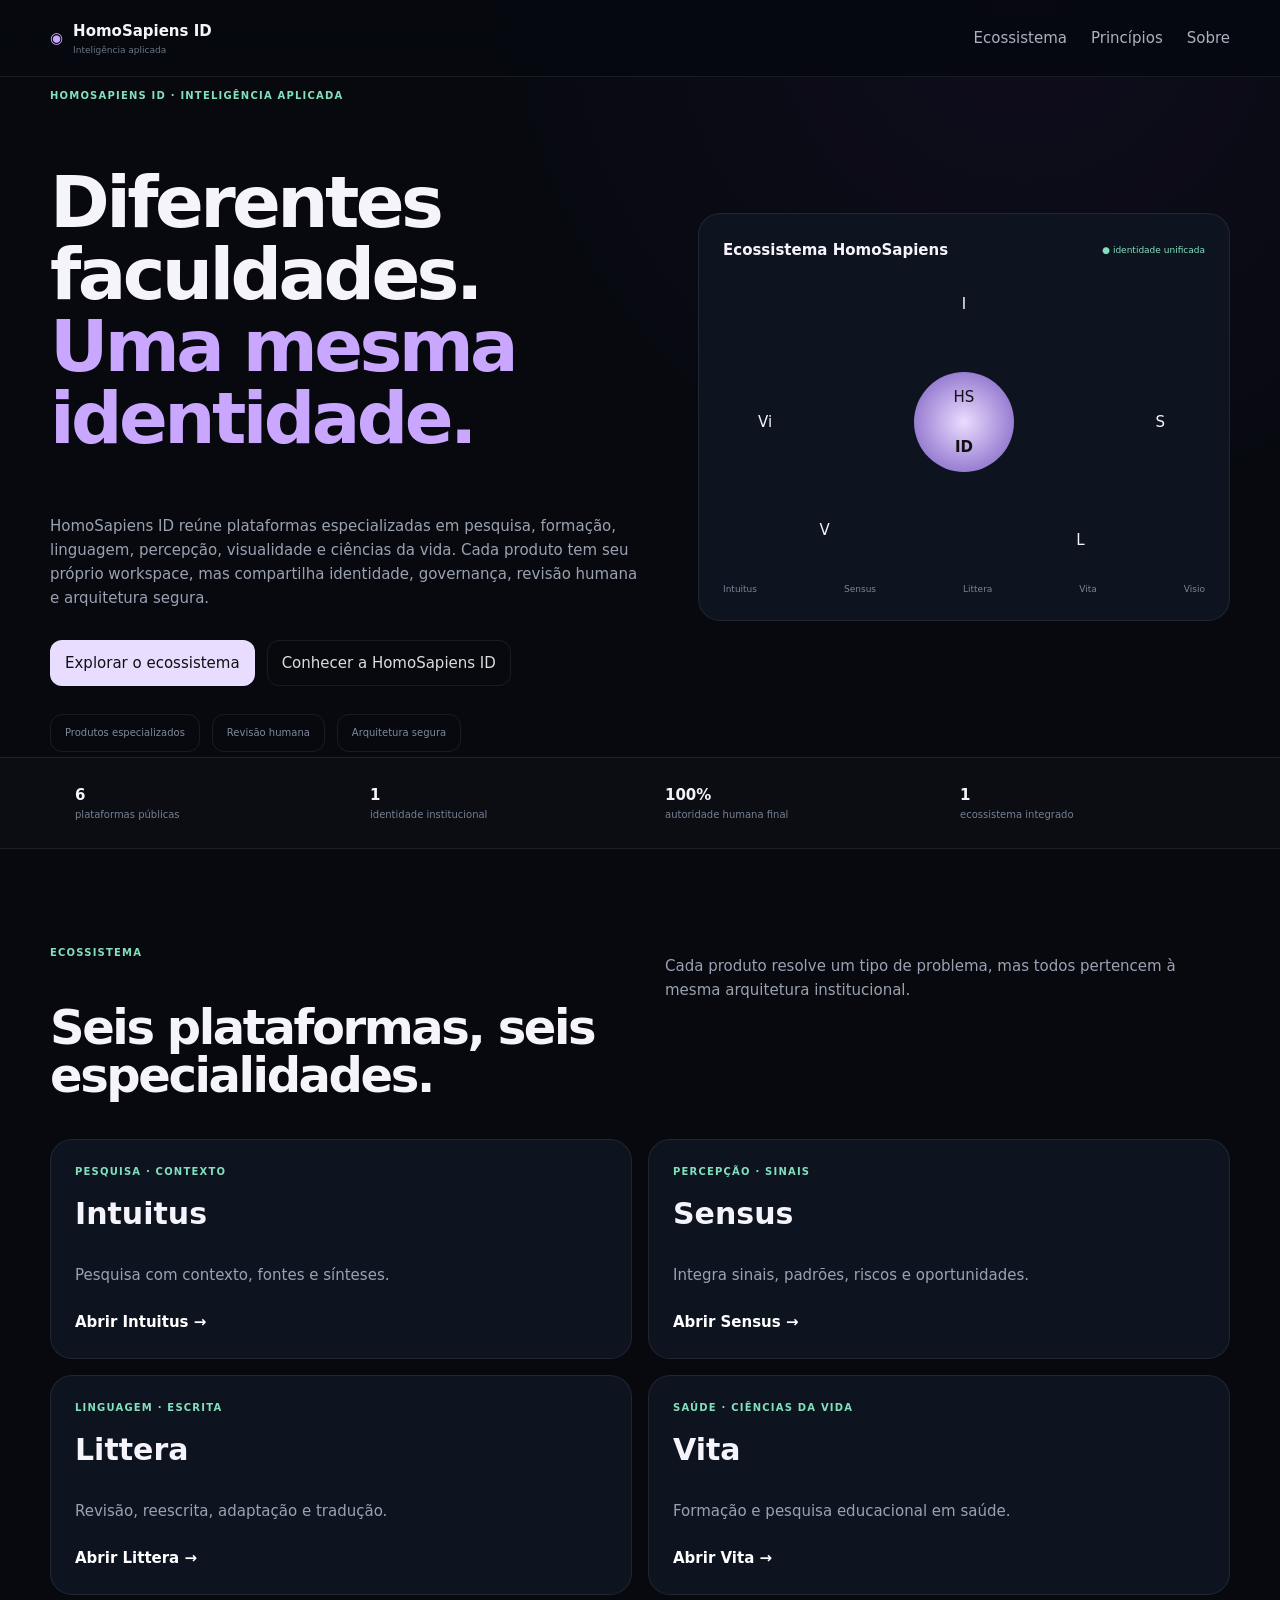
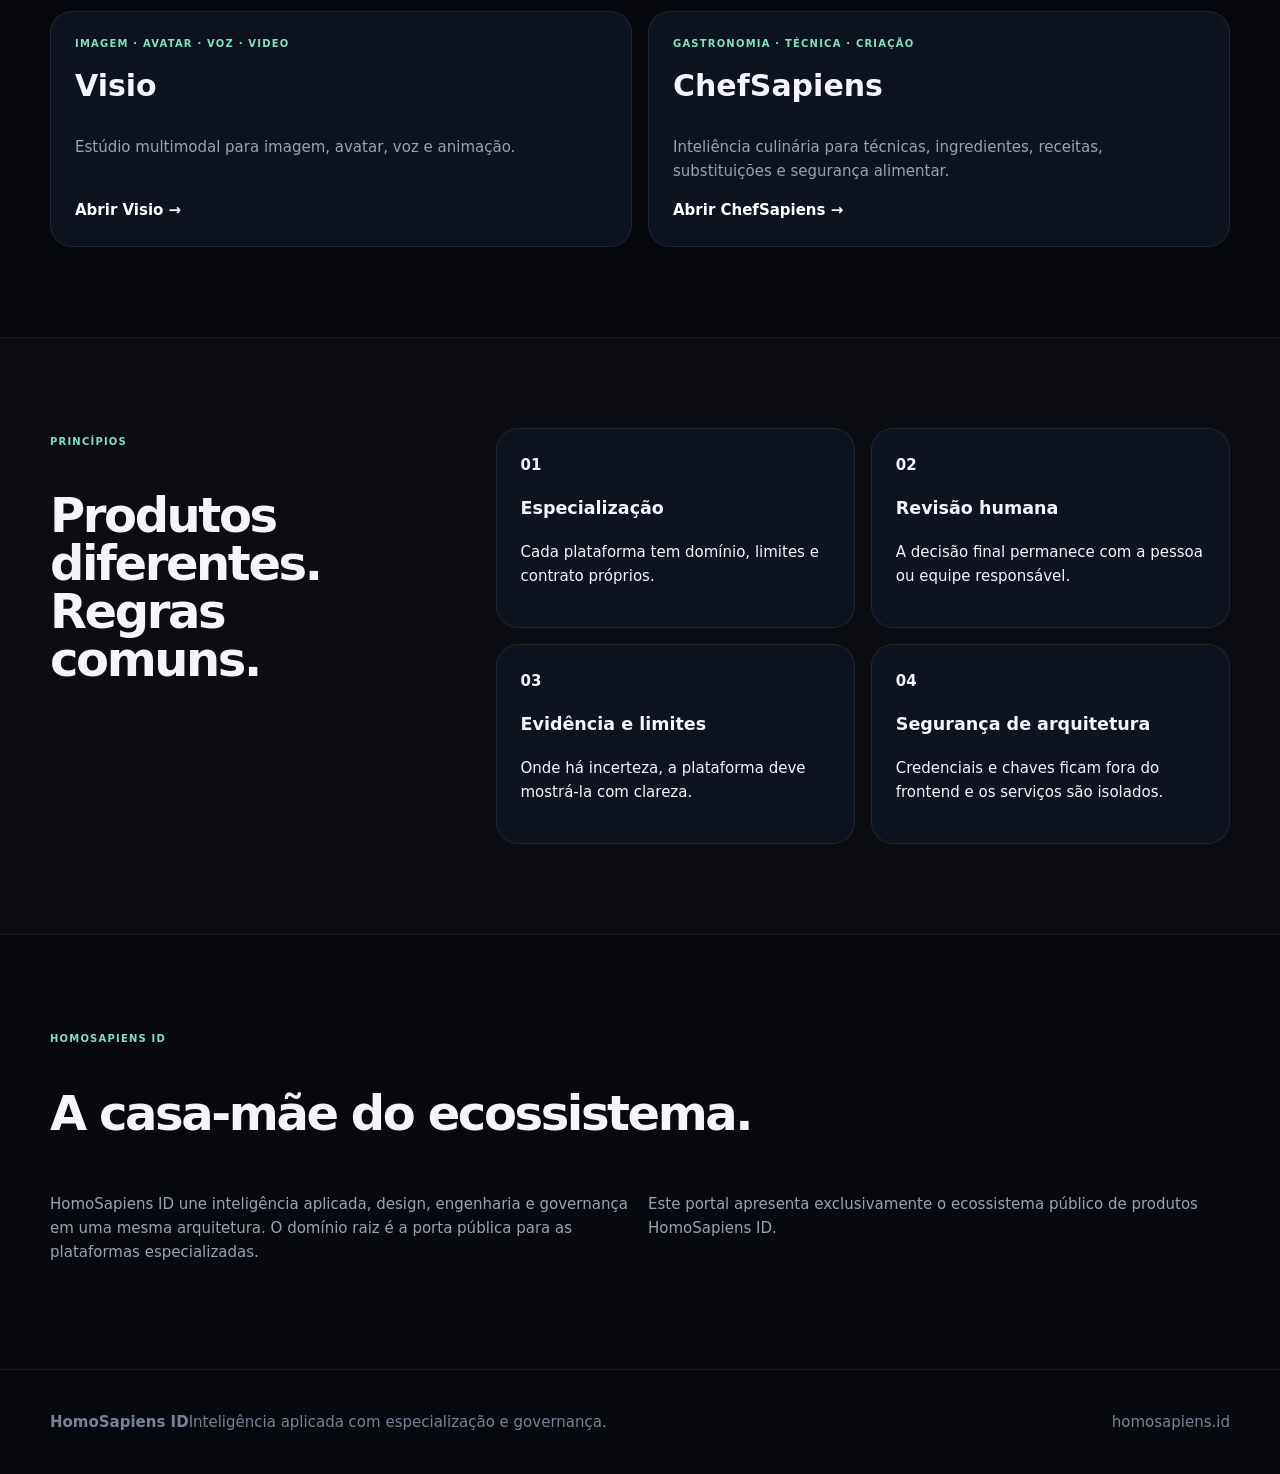
==== commit 65820979: "docs(portal): align public ecosystem count with six products" ====
--- a/site/index.html
+++ b/site/index.html
@@ -59,7 +59,7 @@
 
     <section class="strip">
       <div class="wrap stats">
-        <div><b>5</b><span>plataformas públicas</span></div>
+        <div><b>6</b><span>plataformas públicas</span></div>
         <div><b>1</b><span>identidade institucional</span></div>
         <div><b>100%</b><span>autoridade humana final</span></div>
         <div><b>1</b><span>ecossistema integrado</span></div>
@@ -68,7 +68,7 @@
 
     <section class="section wrap" id="ecossistema">
       <div class="section-head">
-        <div><small>ECOSSISTEMA</small><h2>Cinco plataformas, cinco especialidades.</h2></div>
+        <div><small>ECOSSISTEMA</small><h2>Seis plataformas, seis especialidades.</h2></div>
         <p>Cada produto resolve um tipo de problema, mas todos pertencem à mesma arquitetura institucional.</p>
       </div>
       <div id="product-grid" class="product-grid" aria-live="polite"></div>
--- a/site/assets/portal.css
+++ b/site/assets/portal.css
@@ -1 +1,36 @@
-.wrap{max-width:1180px;margin:auto;padding:0 18px}body{margin:0;background:#07090f;color:#f6f4fb;font:15px/1.6 system-ui}.topbar{position:sticky;top:0;background:#07090fee;border-bottom:1px solid #ffffff18}.nav,.brand,.panel-top,.panel-foot,.footer-inner{display:flex;align-items:center;justify-content:space-between}.brand{gap:10px;color:inherit;text-decoration:none}.brand small,.brand b{display:block}.mark{color:#c9a7ff}.nav{height:76px}.nav nav{display:flex;gap:24px}.nav a{color:#aab1c0;text-decoration:none}.hero{min-height:680px;display:grid;grid-template-columns:1.05fr .95fr;gap:60px;align-items:center}.eyebrow,.section small,.kicker{color:#82e0bd;font-size:10px;letter-spacing:.12em}.hero h1,.section h2{letter-spacing:-.05em;line-height:1}.hero h1{font-size:72px}.hero h1 em{color:#c9a7ff;font-style:normal}.hero p,.section-head p,.product p,.about-grid p{color:#9aa2b2}.actions,.trust{display:flex;gap:12px;flex-wrap:wrap}.actions a,.trust span{padding:10px 14px;border:1px solid #ffffff18;border-radius:12px;text-decoration:none}.primary{background:#e8dcff;color:#111}.secondary{color:#ddd}.hero-panel,.product,.principle-grid article{border:1px solid #ffffff18;border-radius:22px;background:#0e1320;padding:24px}.orbit{height:320px;display:grid;place-items:center;position:relative}.core{width:100px;height:100px;border-radius:50%;display:grid;place-items:center;background:radial-gradient(circle,#eadcff,#7657bf);color:#111}.node{position:absolute}.n1{top:30px}.n2{right:40px}.n3{bottom:30px;right:25%}.n4{bottom:40px;left:20%}.n5{left:35px}.strip,.alt{border-block:1px solid #ffffff18;background:#ffffff04}.stats,.product-grid,.principle-grid,.about-grid{display:grid;grid-template-columns:repeat(2,1fr);gap:16px}.stats{grid-template-columns:repeat(4,1fr)}.stats div{padding:25px}.stats b,.stats span{display:block}.section{padding:90px 0}.section-head,.principles{display:grid;grid-template-columns:1fr 1fr;gap:50px}.section h2{font-size:48px}.product{min-height:220px;display:flex;flex-direction:column}.product a{margin-top:auto;color:#fff}.principles{grid-template-columns:.7fr 1.3fr}footer{padding:40px 0;border-top:1px solid #ffffff18;color:#798194}@media(max-width:800px){.hero,.section-head,.principles,.product-grid,.principle-grid,.about-grid,.stats{grid-template-columns:1fr}.hero h1{font-size:48px}.hero-panel{display:none}.nav nav{display:none}}+:root{--bg:#07090f;--panel:#0e1320;--line:#ffffff14;--text:#f6f4fb;--muted:#9aa2b2;--violet:#c9a7ff;--green:#82e0bd}
+*{box-sizing:border-box}
+html{scroll-behavior:smooth}
+body{margin:0;background:radial-gradient(circle at 80% 0,#21163b55,transparent 34rem),var(--bg);color:var(--text);font:15px/1.6 Inter,system-ui,sans-serif}
+.wrap{width:min(1180px,calc(100% - 36px));margin:auto}
+.skip-link{position:fixed;top:-80px;left:12px;z-index:50;padding:10px 14px;background:#fff;color:#111;border-radius:10px}
+.skip-link:focus-visible{top:12px}
+a:focus-visible{outline:3px solid var(--violet);outline-offset:4px}
+.topbar{position:sticky;top:0;z-index:20;background:#07090fee;backdrop-filter:blur(18px);border-bottom:1px solid var(--line)}
+.nav,.brand,.panel-top,.panel-foot,.footer-inner{display:flex;align-items:center;justify-content:space-between}
+.nav{height:76px}
+.brand{gap:10px;color:inherit;text-decoration:none}
+.brand b,.brand small{display:block}.brand small{font-size:9px;color:#697487}.mark{color:var(--violet)}
+.nav nav{display:flex;gap:24px}.nav nav a{color:#aab1c0;text-decoration:none}
+.hero{min-height:680px;display:grid;grid-template-columns:1.05fr .95fr;gap:60px;align-items:center}
+.eyebrow,.section small,.kicker{color:var(--green);font-size:10px;letter-spacing:.12em;font-weight:800}
+.hero h1,.section h2{letter-spacing:-.05em;line-height:1}.hero h1{font-size:72px}.hero h1 em{color:var(--violet);font-style:normal}
+.hero p,.section-head p,.product p,.about-grid p{color:var(--muted)}
+.actions,.trust{display:flex;gap:12px;flex-wrap:wrap}.actions{margin-top:30px}
+.actions a,.trust span{padding:10px 14px;border:1px solid var(--line);border-radius:12px;text-decoration:none}
+.primary{background:#e8dcff;color:#111}.secondary{color:#ddd}.trust{margin-top:28px}.trust span{font-size:10px;color:#7f899c}
+.hero-panel,.product,.principle-grid article{border:1px solid var(--line);border-radius:22px;background:var(--panel);padding:24px}
+.panel-top span{color:var(--green);font-size:9px}
+.orbit{height:320px;display:grid;place-items:center;position:relative}
+.core{width:100px;height:100px;border-radius:50%;display:grid;place-items:center;background:radial-gradient(circle,#eadcff,#7657bf);color:#111}
+.node{position:absolute}.n1{top:30px}.n2{right:40px}.n3{bottom:30px;right:25%}.n4{bottom:40px;left:20%}.n5{left:35px}
+.panel-foot{font-size:9px;color:#7b8494}
+.strip,.alt{border-block:1px solid var(--line);background:#ffffff04}
+.stats{display:grid;grid-template-columns:repeat(4,1fr)}.stats div{padding:25px}.stats b,.stats span{display:block}.stats span{font-size:10px;color:#758094}
+.section{padding:90px 0}.section h2{font-size:48px}.section-head,.principles{display:grid;grid-template-columns:1fr 1fr;gap:50px}
+.product-grid{display:grid;grid-template-columns:repeat(2,1fr);gap:16px}
+.product{min-height:220px;display:flex;flex-direction:column}.product h3{font-size:30px;margin:10px 0}.product a{margin-top:auto;color:#fff;text-decoration:none;font-weight:800}
+.principles{grid-template-columns:.7fr 1.3fr}.principle-grid,.about-grid{display:grid;grid-template-columns:repeat(2,1fr);gap:16px}
+footer{padding:40px 0;border-top:1px solid var(--line);color:#798194}
+@media(max-width:800px){.hero,.section-head,.principles,.product-grid,.principle-grid,.about-grid,.stats{grid-template-columns:1fr}.hero h1{font-size:48px}.hero-panel{display:none}.nav nav{display:none}}
+@media(prefers-reduced-motion:reduce){html{scroll-behavior:auto}*,*::before,*::after{animation-duration:.01ms!important;animation-iteration-count:1!important;transition-duration:.01ms!important}}
